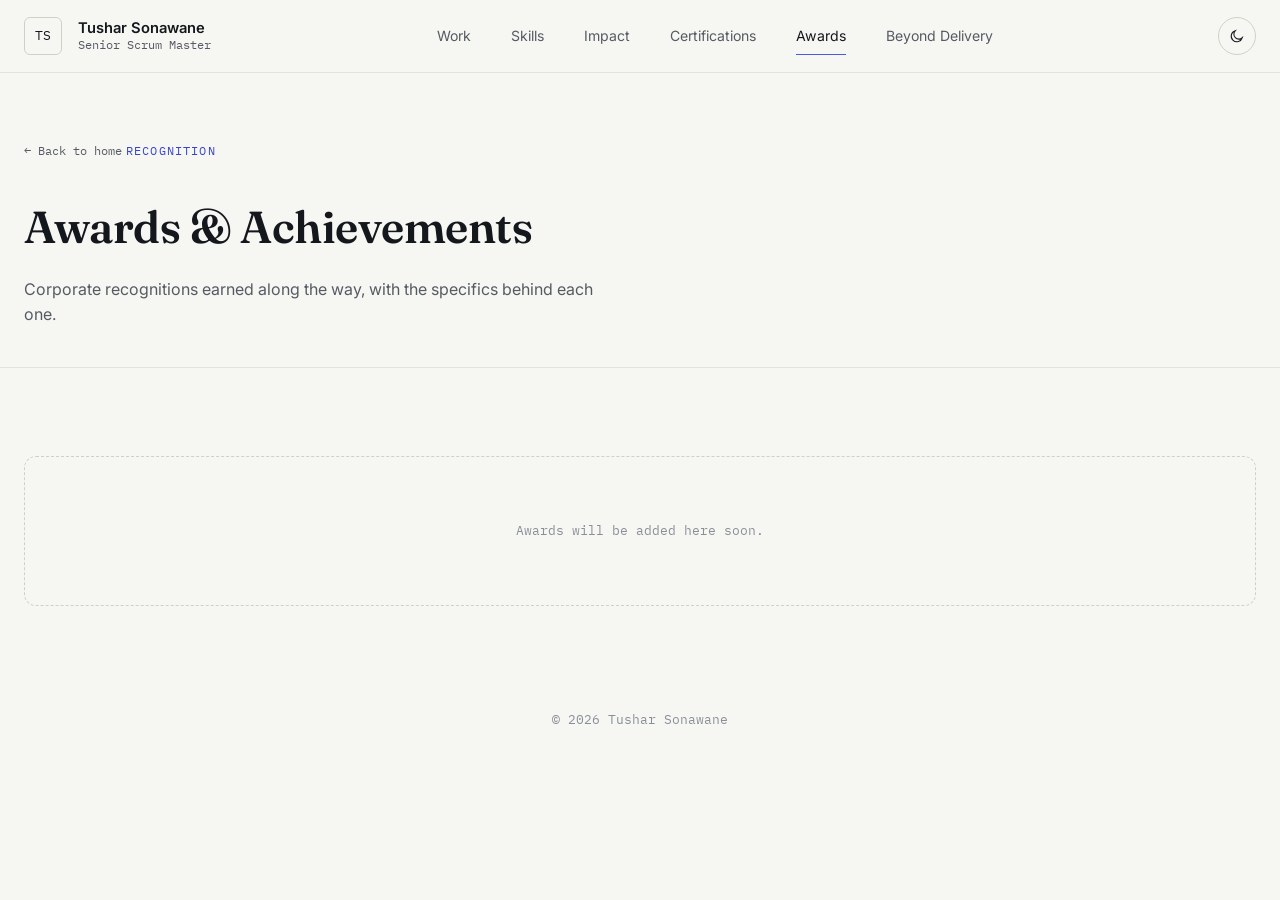
==== pages/awards.html @ 1eaf1cad "Add files via upload" ====
<!doctype html>
<html lang="en">
<head>
<meta charset="UTF-8">
<meta name="viewport" content="width=device-width, initial-scale=1.0">
<title>Awards & Achievements — Tushar Sonawane</title>
<meta name="description" content="Corporate awards and achievements earned by Tushar Sonawane, Senior Scrum Master.">
<meta property="og:title" content="Awards & Achievements — Tushar Sonawane">
<meta property="og:description" content="Corporate awards and recognitions.">
<meta property="og:type" content="article">
<meta property="og:image" content="../assets/images/og-image.jpg">
<link rel="icon" href="data:,">
<link rel="preconnect" href="https://fonts.googleapis.com">
<link rel="preconnect" href="https://fonts.gstatic.com" crossorigin>
<link href="https://fonts.googleapis.com/css2?family=Fraunces:opsz,wght@9..144,500;9..144,600&family=Inter:wght@400;500;600&family=IBM+Plex+Mono:wght@400;500&display=swap" rel="stylesheet">
<link rel="stylesheet" href="../assets/css/style.css">
</head>
<body>
<a class="skip-link" href="#main-content">Skip to main content</a>

<header class="site-nav">
  <div class="wrap">
    <a class="brand" href="../index.html">
      <span class="brand-mark">TS</span>
      <span class="brand-text"><span class="name">Tushar Sonawane</span><span class="role">Senior Scrum Master</span></span>
    </a>
    <nav class="nav-links" data-nav-links aria-label="Primary">
      <a href="../index.html#work">Work</a>
      <a href="../index.html#skills">Skills</a>
      <a href="../index.html#impact">Impact</a>
      <a href="certifications.html">Certifications</a>
      <a href="awards.html" class="active">Awards</a>
      <a href="beyond-delivery.html">Beyond Delivery</a>
    </nav>
    <div class="nav-actions">
      <button class="theme-toggle" data-theme-toggle aria-label="Toggle light and dark theme"></button>
    </div>
  </div>
</header>

<main id="main-content">
  <section class="page-hero">
    <div class="wrap">
      <a class="back-link" href="../index.html">← Back to home</a>
      <span class="eyebrow">Recognition</span>
      <h1>Awards & Achievements</h1>
      <p class="sub" style="color:var(--text-muted); max-width:60ch;">Corporate recognitions earned along the way, with the specifics behind each one.</p>
    </div>
  </section>

  <section class="page-section" style="border-bottom:none;">
    <div class="wrap">
      <div class="tile-grid" data-awards-grid></div>
      <div class="empty-state" data-awards-empty style="display:none; margin-top:var(--space-4);">Awards will be added here soon.</div>
    </div>
  </section>
</main>

<footer class="site-footer">
  <div class="wrap">
    <p class="footer-copy">© <span data-year></span> Tushar Sonawane</p>
  </div>
</footer>

<script src="../assets/js/site-data.js"></script>
<script src="../assets/js/main.js"></script>
</body>
</html>
---- assets/css/style.css ----
/* ==========================================================================
   DESIGN SYSTEM
   Display:  'Fraunces'      — editorial serif, used with restraint
   Body:     'Inter'         — clean, high-legibility sans
   Utility:  'IBM Plex Mono' — labels, stats, breadcrumb (systems/data mood)
   ========================================================================== */

:root {
  /* --- color: dark (default) --- */
  --bg: #0B0D10;
  --bg-elevated: #14171C;
  --bg-elevated-2: #1B1F25;
  --text: #ECEDEF;
  --text-muted: #9AA0AA;
  --text-faint: #666C77;
  --border: #23262C;
  --border-strong: #33373F;
  --accent: #6E7FF3;
  --accent-strong: #8B99F6;
  --accent-soft: rgba(110, 127, 243, 0.12);
  --accent-contrast: #0B0D10;
  --shadow: 0 20px 60px -20px rgba(0, 0, 0, 0.6);

  /* --- type scale --- */
  --font-display: "Fraunces", Georgia, serif;
  --font-body: "Inter", -apple-system, BlinkMacSystemFont, sans-serif;
  --font-mono: "IBM Plex Mono", ui-monospace, monospace;

  --space-1: 0.25rem;
  --space-2: 0.5rem;
  --space-3: 1rem;
  --space-4: 1.5rem;
  --space-5: 2.5rem;
  --space-6: 4rem;
  --space-7: 6rem;
  --space-8: 9rem;

  --radius-s: 6px;
  --radius-m: 12px;
  --radius-l: 20px;

  --max-width: 1360px;
  --ease: cubic-bezier(0.16, 1, 0.3, 1);
}

[data-theme="light"] {
  --bg: #F6F6F3;
  --bg-elevated: #FFFFFF;
  --bg-elevated-2: #EFEFEA;
  --text: #14171C;
  --text-muted: #565B63;
  --text-faint: #8A8F97;
  --border: #E3E3DE;
  --border-strong: #D0D0C9;
  --accent: #4A5BE0;
  --accent-strong: #3646C9;
  --accent-soft: rgba(74, 91, 224, 0.08);
  --accent-contrast: #FFFFFF;
  --shadow: 0 20px 60px -25px rgba(20, 23, 28, 0.18);
}

/* ---------- reset ---------- */
*, *::before, *::after { box-sizing: border-box; }
html { scroll-behavior: smooth; }
@media (prefers-reduced-motion: reduce) {
  html { scroll-behavior: auto; }
  *, *::before, *::after { animation-duration: 0.001ms !important; animation-iteration-count: 1 !important; transition-duration: 0.001ms !important; scroll-behavior: auto !important; }
}
body {
  margin: 0;
  background: var(--bg);
  color: var(--text);
  font-family: var(--font-body);
  font-size: 16px;
  line-height: 1.55;
  -webkit-font-smoothing: antialiased;
  transition: background 0.3s var(--ease), color 0.3s var(--ease);
}
img { max-width: 100%; display: block; }
a { color: inherit; text-decoration: none; }
ul { list-style: none; margin: 0; padding: 0; }
h1, h2, h3, h4 { margin: 0; font-family: var(--font-display); font-weight: 600; letter-spacing: -0.01em; }
p { margin: 0; }
button { font-family: inherit; cursor: pointer; }
:focus-visible { outline: 2px solid var(--accent); outline-offset: 3px; border-radius: 4px; }

.wrap { max-width: var(--max-width); margin: 0 auto; padding: 0 var(--space-4); }
@media (min-width: 1600px) {
  .wrap { max-width: 1560px; padding: 0 var(--space-5); }
}
@media (min-width: 1920px) {
  .wrap { max-width: 1760px; }
}
.skip-link {
  position: absolute; left: -9999px; top: 0; background: var(--accent); color: var(--accent-contrast);
  padding: var(--space-2) var(--space-3); z-index: 200; border-radius: var(--radius-s);
}
.skip-link:focus { left: var(--space-3); top: var(--space-3); }

/* ---------- eyebrow / breadcrumb (signature device) ---------- */
.breadcrumb-flow {
  display: flex; align-items: center; gap: var(--space-2);
  font-family: var(--font-mono); font-size: 0.72rem; letter-spacing: 0.08em; text-transform: uppercase;
  color: var(--text-muted); flex-wrap: wrap;
}
.breadcrumb-flow .node { color: var(--text); }
.breadcrumb-flow .sep { color: var(--accent); opacity: 0.8; }

.eyebrow {
  font-family: var(--font-mono); font-size: 0.72rem; letter-spacing: 0.1em; text-transform: uppercase;
  color: var(--accent-strong); margin-bottom: var(--space-3); display: inline-block;
}

/* ---------- nav ---------- */
.site-nav {
  position: sticky; top: 0; z-index: 100;
  background: color-mix(in srgb, var(--bg) 88%, transparent);
  backdrop-filter: blur(10px);
  border-bottom: 1px solid var(--border);
}
.site-nav .wrap { display: flex; align-items: center; justify-content: space-between; height: 72px; }
.brand { display: flex; align-items: center; gap: var(--space-3); }
.brand-mark {
  width: 38px; height: 38px; border-radius: var(--radius-s); border: 1px solid var(--border-strong);
  display: flex; align-items: center; justify-content: center;
  font-family: var(--font-mono); font-size: 0.8rem; letter-spacing: 0.02em; color: var(--text);
}
.brand-text { display: flex; flex-direction: column; line-height: 1.2; }
.brand-text .name { font-size: 0.92rem; font-weight: 600; }
.brand-text .role { font-size: 0.72rem; color: var(--text-muted); font-family: var(--font-mono); }

.nav-links { display: flex; align-items: center; gap: var(--space-5); }
.nav-links a {
  font-size: 0.88rem; color: var(--text-muted); position: relative; padding: var(--space-1) 0;
  transition: color 0.2s var(--ease);
}
.nav-links a:hover, .nav-links a.active { color: var(--text); }
.nav-links a.active::after {
  content: ""; position: absolute; left: 0; right: 0; bottom: -4px; height: 1px; background: var(--accent);
}
.nav-actions { display: flex; align-items: center; gap: var(--space-3); }
.theme-toggle {
  width: 38px; height: 38px; border-radius: 50%; border: 1px solid var(--border-strong);
  background: transparent; color: var(--text); display: flex; align-items: center; justify-content: center;
  transition: border-color 0.2s var(--ease), transform 0.2s var(--ease);
}
.theme-toggle:hover { border-color: var(--accent); transform: translateY(-1px); }
.theme-toggle svg { width: 16px; height: 16px; }

/* ---------- buttons ---------- */
.btn {
  display: inline-flex; align-items: center; gap: var(--space-2);
  padding: 0.85rem 1.4rem; border-radius: var(--radius-s);
  font-size: 0.9rem; font-weight: 500; border: 1px solid transparent;
  transition: transform 0.2s var(--ease), border-color 0.2s var(--ease), background 0.2s var(--ease);
}
.btn-primary { background: var(--accent); color: #fff; }
.btn-primary:hover { transform: translateY(-2px); background: var(--accent-strong); }
.btn-secondary { border-color: var(--border-strong); color: var(--text); }
.btn-secondary:hover { transform: translateY(-2px); border-color: var(--accent); }
.btn-ghost { color: var(--accent-strong); }
.btn-ghost:hover { text-decoration: underline; text-underline-offset: 4px; }

/* ---------- hero ---------- */
.hero { padding: var(--space-7) 0 var(--space-6); border-bottom: 1px solid var(--border); }
.hero .wrap { display: grid; grid-template-columns: 1.4fr 0.6fr; gap: var(--space-7); align-items: center; }
.hero h1 {
  font-size: clamp(2.1rem, 4.4vw, 3.4rem); line-height: 1.08; margin: var(--space-3) 0 var(--space-4);
}
.hero .sub { font-size: 1.08rem; color: var(--text-muted); max-width: 46ch; margin-bottom: var(--space-5); }
.hero-ctas { display: flex; gap: var(--space-3); flex-wrap: wrap; margin-bottom: var(--space-6); }
.stat-row { display: grid; grid-template-columns: repeat(4, 1fr); gap: var(--space-4); border-top: 1px solid var(--border); padding-top: var(--space-4); }
.stat-row .stat-value { font-family: var(--font-display); font-size: 1.7rem; color: var(--text); }
.stat-row .stat-label { font-size: 0.78rem; color: var(--text-muted); margin-top: var(--space-1); }

.hero-photo { position: relative; max-width: 380px; justify-self: end; }
.photo-frame {
  border: 1px solid var(--border-strong); border-radius: var(--radius-m); overflow: hidden; background: var(--bg-elevated);
  /* Tune crop here: taller ratio + higher focus point = tighter, more portrait-like framing */
  aspect-ratio: 3 / 4;
}
.photo-frame img {
  width: 100%; height: 100%; object-fit: cover; object-position: center 18%;
  filter: grayscale(0.15) contrast(1.03);
}
.photo-plaque {
  margin-top: var(--space-3); padding-top: var(--space-3); border-top: 1px solid var(--border);
  font-family: var(--font-mono); font-size: 0.72rem; color: var(--text-faint); letter-spacing: 0.03em;
}

/* ---------- certification band (full-width, sits below the hero row) ---------- */
.hero-cert-band { border-top: 1px solid var(--border); margin-top: var(--space-6); padding: var(--space-5) 0; }
.hero-cert-band .wrap { display: flex; align-items: center; gap: var(--space-5); flex-wrap: wrap; }
.hero-cert-band-label {
  font-family: var(--font-mono); font-size: 0.72rem; letter-spacing: 0.08em; text-transform: uppercase;
  color: var(--accent); flex-shrink: 0;
}
.cert-badge-row { display: flex; gap: var(--space-3); flex-wrap: wrap; flex: 1 1 auto; }
.cert-badge {
  display: flex; align-items: center; gap: var(--space-3); padding: 0.85rem 1.2rem;
  border: 1px solid var(--border); border-radius: var(--radius-m); background: var(--bg-elevated);
  transition: border-color 0.2s var(--ease), transform 0.2s var(--ease); flex: 1 1 220px; min-width: 0;
}
.cert-badge:hover { border-color: var(--accent); transform: translateY(-2px); }
.cert-badge img { width: 34px; height: 34px; flex-shrink: 0; }
.cert-badge-text { display: flex; flex-direction: column; line-height: 1.3; min-width: 0; }
.cert-badge-name { font-size: 0.95rem; font-weight: 600; color: var(--text); white-space: nowrap; }
.cert-badge-org { font-family: var(--font-mono); font-size: 0.72rem; color: var(--text-muted); }

/* ---------- hero contact icons (LinkedIn / Mail / WhatsApp) ---------- */
.hero-contact-row { display: flex; gap: var(--space-3); margin-top: var(--space-4); flex-wrap: wrap; }
.hero-contact-icon {
  display: flex; align-items: center; gap: var(--space-2); padding: 0.65rem 1rem;
  border: 1px solid var(--border); border-radius: var(--radius-s); background: var(--bg-elevated);
  transition: border-color 0.2s var(--ease), transform 0.2s var(--ease), color 0.2s var(--ease);
  color: var(--text-muted); flex: 1 1 auto;
}
.hero-contact-icon:hover { border-color: var(--accent); color: var(--text); transform: translateY(-2px); }
.hero-contact-icon svg { width: 18px; height: 18px; flex-shrink: 0; }
.hero-contact-icon span { font-size: 0.84rem; font-weight: 500; white-space: nowrap; }

/* ---------- section shell ---------- */
.section { padding: var(--space-7) 0; border-bottom: 1px solid var(--border); }
.section-head { display: flex; justify-content: space-between; align-items: flex-end; gap: var(--space-4); margin-bottom: var(--space-5); flex-wrap: wrap; }
.section-head h2 { font-size: clamp(1.6rem, 2.6vw, 2.1rem); }

/* ---------- project grid ---------- */
.project-grid { display: grid; grid-template-columns: repeat(3, 1fr); gap: var(--space-4); }
.project-card {
  background: var(--bg-elevated); border: 1px solid var(--border); border-radius: var(--radius-m);
  overflow: hidden; display: flex; flex-direction: column; transition: transform 0.3s var(--ease), border-color 0.3s var(--ease);
}
.project-card:hover { transform: translateY(-4px); border-color: var(--border-strong); }
.project-thumb { aspect-ratio: 16/10; background: var(--bg-elevated-2); border-bottom: 1px solid var(--border); }
.project-thumb img { width: 100%; height: 100%; object-fit: cover; }
.project-body { padding: var(--space-4); display: flex; flex-direction: column; gap: var(--space-2); flex: 1; }
.project-category { font-family: var(--font-mono); font-size: 0.68rem; letter-spacing: 0.08em; text-transform: uppercase; color: var(--accent-strong); }
.project-card h3 { font-size: 1.15rem; }
.project-card p { color: var(--text-muted); font-size: 0.9rem; flex: 1; }
.project-tag { font-family: var(--font-mono); font-size: 0.72rem; color: var(--text-faint); padding-top: var(--space-2); border-top: 1px solid var(--border); }
.project-link-row { display: flex; align-items: center; justify-content: space-between; margin-top: var(--space-2); }

/* ---------- skills strip ---------- */
.skill-strip { display: flex; flex-wrap: wrap; gap: var(--space-3); }
.skill-tag {
  font-family: var(--font-mono); font-size: 0.82rem; padding: 0.65rem 1rem; border: 1px solid var(--border-strong);
  border-radius: 999px; color: var(--text-muted); transition: color 0.2s, border-color 0.2s;
}
.skill-tag:hover { color: var(--text); border-color: var(--accent); }

/* ---------- impact ---------- */
.impact-grid { display: grid; grid-template-columns: repeat(3, 1fr); gap: var(--space-4); }
.impact-card { border: 1px solid var(--border); border-radius: var(--radius-m); padding: var(--space-5); background: var(--bg-elevated); }
.impact-value { font-family: var(--font-display); font-size: 2.1rem; white-space: pre-line; line-height: 1.15; }
.impact-label { margin-top: var(--space-2); font-weight: 600; font-size: 0.98rem; }
.impact-detail { margin-top: var(--space-2); color: var(--text-muted); font-size: 0.88rem; }

/* ---------- testimonials ---------- */
.testimonial-wrap { position: relative; max-width: 760px; }
.testimonial-track { overflow: hidden; }
.testimonial-slides { display: flex; transition: transform 0.5s var(--ease); }
.testimonial-slide { min-width: 100%; padding: var(--space-5); border: 1px solid var(--border); border-radius: var(--radius-m); background: var(--bg-elevated); }
.testimonial-slide blockquote { margin: 0; font-family: var(--font-display); font-size: 1.3rem; line-height: 1.4; }
.testimonial-meta { margin-top: var(--space-4); font-size: 0.85rem; color: var(--text-muted); }
.testimonial-meta strong { color: var(--text); font-weight: 600; }
.testimonial-controls { display: flex; gap: var(--space-2); margin-top: var(--space-4); }
.testimonial-controls button {
  width: 36px; height: 36px; border-radius: 50%; border: 1px solid var(--border-strong); background: transparent; color: var(--text);
}
.testimonial-controls button:hover { border-color: var(--accent); }
.placeholder-note { margin-top: var(--space-3); font-family: var(--font-mono); font-size: 0.72rem; color: var(--text-faint); }

/* ---------- about ---------- */
.about-grid { display: grid; grid-template-columns: 1.1fr 0.9fr; gap: var(--space-7); }
.about-grid p { color: var(--text-muted); margin-bottom: var(--space-3); }
.cert-list, .trajectory-list { margin-top: var(--space-4); display: flex; flex-direction: column; gap: var(--space-3); }
.cert-item, .trajectory-item { border-left: 2px solid var(--border-strong); padding-left: var(--space-3); }
.cert-item .cert-name { font-weight: 600; font-size: 0.95rem; }
.cert-item .cert-org, .trajectory-item .traj-org { font-size: 0.82rem; color: var(--text-muted); }
.trajectory-item .traj-period { font-family: var(--font-mono); font-size: 0.72rem; color: var(--accent-strong); text-transform: uppercase; letter-spacing: 0.06em; }
.trajectory-item .traj-title { font-weight: 600; margin: var(--space-1) 0 var(--space-1); }

/* ---------- contact ---------- */
.contact-panel {
  display: grid; grid-template-columns: 1fr 1fr; gap: var(--space-6);
  border: 1px solid var(--border); border-radius: var(--radius-l); padding: var(--space-6); background: var(--bg-elevated);
}
.contact-panel h2 { font-size: clamp(1.6rem, 2.6vw, 2.2rem); margin-bottom: var(--space-3); }
.contact-links { display: flex; flex-direction: column; gap: var(--space-3); }
.contact-links a { display: flex; align-items: center; gap: var(--space-2); font-size: 0.95rem; color: var(--text-muted); transition: color 0.2s; }
.contact-links a:hover { color: var(--accent-strong); }
.contact-ctas { display: flex; gap: var(--space-3); flex-wrap: wrap; align-items: flex-start; }

/* ---------- footer ---------- */
.site-footer { padding: var(--space-5) 0; }
.site-footer .wrap { display: flex; justify-content: center; align-items: center; }
.footer-copy { font-size: 0.8rem; color: var(--text-faint); font-family: var(--font-mono); }

/* ---------- reveal-on-scroll ---------- */
.reveal { opacity: 0; transform: translateY(18px); transition: opacity 0.6s var(--ease), transform 0.6s var(--ease); }
.reveal.is-visible { opacity: 1; transform: none; }

/* ---------- project detail page ---------- */
.case-hero { padding: var(--space-6) 0 var(--space-5); border-bottom: 1px solid var(--border); }
.case-hero .back-link, .page-hero .back-link { font-family: var(--font-mono); font-size: 0.78rem; color: var(--text-muted); }
.case-hero .back-link:hover, .page-hero .back-link:hover { color: var(--accent-strong); }
.case-hero h1 { font-size: clamp(1.9rem, 4vw, 2.8rem); margin: var(--space-3) 0 var(--space-3); }
.case-meta { display: flex; gap: var(--space-5); flex-wrap: wrap; margin-top: var(--space-4); }
.case-meta div { font-size: 0.82rem; }
.case-meta .meta-label { font-family: var(--font-mono); text-transform: uppercase; letter-spacing: 0.06em; color: var(--text-faint); margin-bottom: var(--space-1); }
.case-flow { display: grid; grid-template-columns: repeat(4, 1fr); gap: var(--space-4); padding: var(--space-6) 0; }
.case-flow-step { border-top: 2px solid var(--border-strong); padding-top: var(--space-3); }
.case-flow-step.is-current { border-color: var(--accent); }
.case-flow-step .step-label { font-family: var(--font-mono); font-size: 0.7rem; text-transform: uppercase; letter-spacing: 0.08em; color: var(--text-faint); }
.case-body { max-width: 72ch; padding-bottom: var(--space-6); }
.case-body h2 { font-size: 1.4rem; margin: var(--space-6) 0 var(--space-3); }
.case-body p { color: var(--text-muted); margin-bottom: var(--space-3); }
.case-body ul { margin: var(--space-3) 0; display: flex; flex-direction: column; gap: var(--space-2); }
.case-body li { color: var(--text-muted); padding-left: var(--space-4); position: relative; }
.case-body li::before { content: "—"; position: absolute; left: 0; color: var(--accent); }

/* ---------- content pages: certifications / awards / beyond delivery ---------- */
.page-hero { padding: var(--space-6) 0 var(--space-5); border-bottom: 1px solid var(--border); }
.page-hero h1 { font-size: clamp(1.9rem, 4vw, 2.8rem); margin: var(--space-3) 0 var(--space-3); }
.page-section { padding: var(--space-6) 0; border-bottom: 1px solid var(--border); }
.page-section:last-of-type { border-bottom: none; }
.page-section-label { font-size: 1.3rem; margin-bottom: var(--space-4); }

.cert-row-list { display: flex; flex-direction: column; gap: var(--space-3); }
.cert-row {
  display: flex; gap: var(--space-4); align-items: center; padding: var(--space-4);
  border: 1px solid var(--border); border-radius: var(--radius-m); background: var(--bg-elevated);
  transition: border-color 0.2s var(--ease);
}
.cert-row:hover { border-color: var(--border-strong); }
.cert-row img { width: 64px; height: 64px; border-radius: var(--radius-s); flex-shrink: 0; object-fit: contain; background: var(--bg-elevated-2); }
.cert-row-name { font-weight: 600; font-size: 1rem; }
.cert-row-issuer { font-family: var(--font-mono); font-size: 0.74rem; color: var(--accent-strong); text-transform: uppercase; letter-spacing: 0.05em; margin-top: var(--space-1); }
.cert-row-brief { color: var(--text-muted); font-size: 0.88rem; margin-top: var(--space-2); }

.tile-grid { display: grid; grid-template-columns: repeat(3, 1fr); gap: var(--space-4); }
.tile-card {
  border: 1px solid var(--border); border-radius: var(--radius-m); background: var(--bg-elevated);
  overflow: hidden; transition: transform 0.3s var(--ease), border-color 0.3s var(--ease);
}
.tile-card:hover { transform: translateY(-4px); border-color: var(--border-strong); }
.tile-card img { width: 100%; aspect-ratio: 4/3; object-fit: cover; border-bottom: 1px solid var(--border); }
.tile-card-body { padding: var(--space-4); }
.tile-card-body h3 { font-size: 1.05rem; }
.tile-card-meta { font-family: var(--font-mono); font-size: 0.72rem; color: var(--accent-strong); text-transform: uppercase; letter-spacing: 0.05em; margin: var(--space-1) 0 var(--space-2); }
.tile-card-body p { color: var(--text-muted); font-size: 0.88rem; }

.empty-state {
  border: 1px dashed var(--border-strong); border-radius: var(--radius-m); padding: var(--space-6);
  text-align: center; color: var(--text-faint); font-family: var(--font-mono); font-size: 0.82rem;
}
@media (max-width: 1080px) {
  .impact-grid { grid-template-columns: repeat(2, 1fr); }
}
@media (max-width: 920px) {
  .hero { padding: var(--space-6) 0 var(--space-5); }
  .hero .wrap { grid-template-columns: 1fr; gap: var(--space-5); }
  .hero-photo { max-width: 380px; margin: 0 auto; width: 100%; }
  .stat-row { grid-template-columns: repeat(2, 1fr); }
  .project-grid { grid-template-columns: repeat(2, 1fr); }
  .impact-grid { grid-template-columns: 1fr; }
  .about-grid { grid-template-columns: 1fr; gap: var(--space-5); }
  .contact-panel { grid-template-columns: 1fr; padding: var(--space-5); }
  .case-flow { grid-template-columns: repeat(2, 1fr); }
}
@media (max-width: 920px) {
  .tile-grid { grid-template-columns: repeat(2, 1fr); }
}
@media (max-width: 680px) {
  .tile-grid { grid-template-columns: 1fr; }
  .cert-row { flex-direction: column; align-items: flex-start; text-align: left; }
  .cert-row img { width: 56px; height: 56px; }
  .site-nav .wrap {
    height: auto; flex-wrap: wrap; row-gap: var(--space-3); padding: var(--space-3) var(--space-4);
  }
  .nav-links {
    order: 3; flex-basis: 100%; overflow-x: auto; -webkit-overflow-scrolling: touch;
    flex-wrap: nowrap; gap: var(--space-4); padding-bottom: var(--space-1); scrollbar-width: none;
  }
  .nav-links::-webkit-scrollbar { display: none; }
  .nav-links a { white-space: nowrap; }
  .brand-text .role { display: none; }
  .project-grid { grid-template-columns: 1fr; }
  .stat-row { grid-template-columns: repeat(2, 1fr); gap: var(--space-3); }
  .case-flow { grid-template-columns: 1fr; }
  .hero-photo { max-width: 100%; }
  .hero-contact-row { gap: var(--space-2); }
  .hero-cert-band .wrap { flex-direction: column; align-items: flex-start; gap: var(--space-3); }
  .cert-badge { flex: 1 1 100%; }
  .contact-links a { font-size: 0.88rem; }
}
@media (max-width: 420px) {
  .hero h1 { font-size: clamp(1.7rem, 8vw, 2.1rem); }
  .stat-row { grid-template-columns: 1fr 1fr; }
  .hero-contact-icon { flex: 1 1 100%; }
  .impact-card, .contact-panel { padding: var(--space-4); }
  .btn { padding: 0.75rem 1.1rem; font-size: 0.9rem; }
}
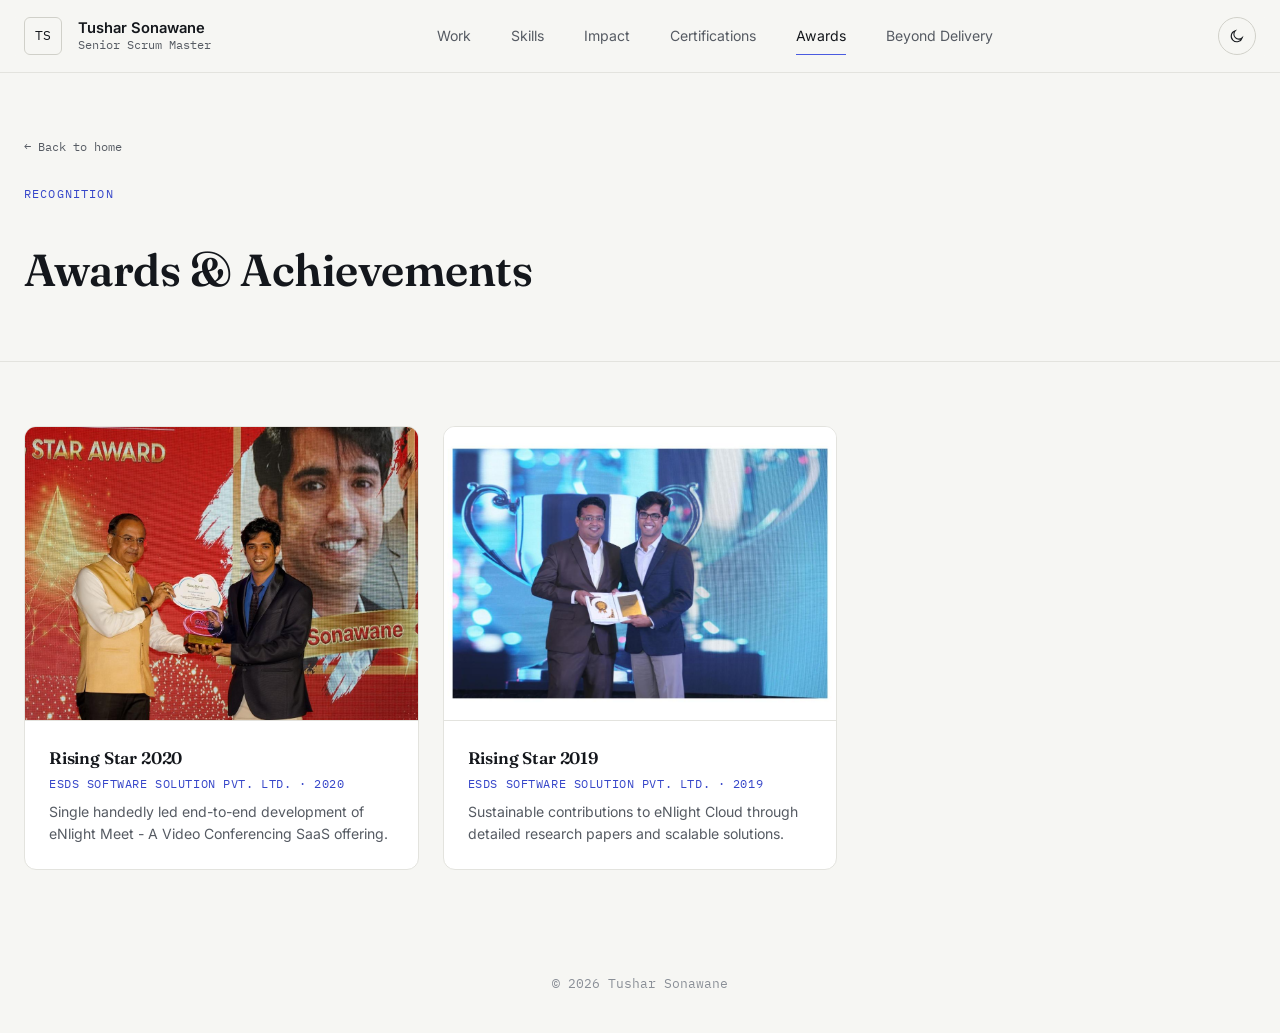
==== commit 59c85eb1: "Update awards.html" ====
--- a/pages/awards.html
+++ b/pages/awards.html
@@ -44,7 +44,7 @@
       <a class="back-link" href="../index.html">← Back to home</a>
       <span class="eyebrow">Recognition</span>
       <h1>Awards & Achievements</h1>
-      <p class="sub" style="color:var(--text-muted); max-width:60ch;">Corporate recognitions earned along the way, with the specifics behind each one.</p>
+      <!--<p class="sub" style="color:var(--text-muted); max-width:60ch;">Corporate recognitions earned along the way, with the specifics behind each one.</p>-->
     </div>
   </section>
 
--- a/assets/css/style.css
+++ b/assets/css/style.css
@@ -162,7 +162,22 @@
 .btn-ghost:hover { text-decoration: underline; text-underline-offset: 4px; }
 
 /* ---------- hero ---------- */
-.hero { padding: var(--space-7) 0 var(--space-6); border-bottom: 1px solid var(--border); }
+.hero { padding: var(--space-5) 0 var(--space-6); border-bottom: 1px solid var(--border); position: relative; }
+.hero-scroll-hint {
+  position: absolute; left: 50%; bottom: var(--space-3); transform: translateX(-50%);
+  display: flex; flex-direction: column; align-items: center; gap: var(--space-1);
+  color: var(--text-faint); font-family: var(--font-mono); font-size: 0.66rem; letter-spacing: 0.1em; text-transform: uppercase;
+  transition: color 0.2s var(--ease);
+}
+.hero-scroll-hint:hover { color: var(--accent-strong); }
+.hero-scroll-hint svg { width: 15px; height: 15px; animation: hero-scroll-bounce 2s var(--ease) infinite; }
+@keyframes hero-scroll-bounce {
+  0%, 100% { transform: translateY(0); opacity: 0.6; }
+  50% { transform: translateY(5px); opacity: 1; }
+}
+@media (max-width: 920px) {
+  .hero-scroll-hint { display: none; }
+}
 .hero .wrap { display: grid; grid-template-columns: 1.4fr 0.6fr; gap: var(--space-7); align-items: center; }
 .hero h1 {
   font-size: clamp(2.1rem, 4.4vw, 3.4rem); line-height: 1.08; margin: var(--space-3) 0 var(--space-4);
@@ -188,36 +203,17 @@
   font-family: var(--font-mono); font-size: 0.72rem; color: var(--text-faint); letter-spacing: 0.03em;
 }
 
-/* ---------- certification band (full-width, sits below the hero row) ---------- */
-.hero-cert-band { border-top: 1px solid var(--border); margin-top: var(--space-6); padding: var(--space-5) 0; }
-.hero-cert-band .wrap { display: flex; align-items: center; gap: var(--space-5); flex-wrap: wrap; }
-.hero-cert-band-label {
-  font-family: var(--font-mono); font-size: 0.72rem; letter-spacing: 0.08em; text-transform: uppercase;
-  color: var(--accent); flex-shrink: 0;
-}
-.cert-badge-row { display: flex; gap: var(--space-3); flex-wrap: wrap; flex: 1 1 auto; }
-.cert-badge {
-  display: flex; align-items: center; gap: var(--space-3); padding: 0.85rem 1.2rem;
-  border: 1px solid var(--border); border-radius: var(--radius-m); background: var(--bg-elevated);
-  transition: border-color 0.2s var(--ease), transform 0.2s var(--ease); flex: 1 1 220px; min-width: 0;
-}
-.cert-badge:hover { border-color: var(--accent); transform: translateY(-2px); }
-.cert-badge img { width: 34px; height: 34px; flex-shrink: 0; }
-.cert-badge-text { display: flex; flex-direction: column; line-height: 1.3; min-width: 0; }
-.cert-badge-name { font-size: 0.95rem; font-weight: 600; color: var(--text); white-space: nowrap; }
-.cert-badge-org { font-family: var(--font-mono); font-size: 0.72rem; color: var(--text-muted); }
-
 /* ---------- hero contact icons (LinkedIn / Mail / WhatsApp) ---------- */
-.hero-contact-row { display: flex; gap: var(--space-3); margin-top: var(--space-4); flex-wrap: wrap; }
+.hero-contact-row { display: flex; gap: var(--space-2); margin-top: var(--space-4); flex-wrap: wrap; }
 .hero-contact-icon {
-  display: flex; align-items: center; gap: var(--space-2); padding: 0.65rem 1rem;
-  border: 1px solid var(--border); border-radius: var(--radius-s); background: var(--bg-elevated);
-  transition: border-color 0.2s var(--ease), transform 0.2s var(--ease), color 0.2s var(--ease);
-  color: var(--text-muted); flex: 1 1 auto;
-}
-.hero-contact-icon:hover { border-color: var(--accent); color: var(--text); transform: translateY(-2px); }
-.hero-contact-icon svg { width: 18px; height: 18px; flex-shrink: 0; }
-.hero-contact-icon span { font-size: 0.84rem; font-weight: 500; white-space: nowrap; }
+  display: inline-flex; align-items: center; gap: var(--space-2); padding: 0.55rem 0.95rem;
+  border: 1px solid var(--border); border-radius: var(--radius-s); background: transparent;
+  color: var(--text-muted); flex: 0 0 auto;
+  transition: background 0.25s var(--ease), border-color 0.25s var(--ease), color 0.25s var(--ease);
+}
+.hero-contact-icon:hover { background: var(--bg-elevated); border-color: var(--accent); color: var(--text); }
+.hero-contact-icon svg { width: 16px; height: 16px; flex-shrink: 0; }
+.hero-contact-icon span { font-size: 0.8rem; font-weight: 500; white-space: nowrap; }
 
 /* ---------- section shell ---------- */
 .section { padding: var(--space-7) 0; border-bottom: 1px solid var(--border); }
@@ -302,7 +298,7 @@
 
 /* ---------- project detail page ---------- */
 .case-hero { padding: var(--space-6) 0 var(--space-5); border-bottom: 1px solid var(--border); }
-.case-hero .back-link, .page-hero .back-link { font-family: var(--font-mono); font-size: 0.78rem; color: var(--text-muted); }
+.case-hero .back-link, .page-hero .back-link { display: block; font-family: var(--font-mono); font-size: 0.78rem; color: var(--text-muted); margin-bottom: var(--space-4); }
 .case-hero .back-link:hover, .page-hero .back-link:hover { color: var(--accent-strong); }
 .case-hero h1 { font-size: clamp(1.9rem, 4vw, 2.8rem); margin: var(--space-3) 0 var(--space-3); }
 .case-meta { display: flex; gap: var(--space-5); flex-wrap: wrap; margin-top: var(--space-4); }
@@ -327,6 +323,9 @@
 .page-section-label { font-size: 1.3rem; margin-bottom: var(--space-4); }
 
 .cert-row-list { display: flex; flex-direction: column; gap: var(--space-3); }
+.cert-columns { display: grid; grid-template-columns: 1fr 1fr; gap: var(--space-6); }
+.cert-column { border-left: 1px solid var(--border); padding-left: var(--space-5); }
+.cert-column:first-child { border-left: none; padding-left: 0; }
 .cert-row {
   display: flex; gap: var(--space-4); align-items: center; padding: var(--space-4);
   border: 1px solid var(--border); border-radius: var(--radius-m); background: var(--bg-elevated);
@@ -370,6 +369,8 @@
 }
 @media (max-width: 920px) {
   .tile-grid { grid-template-columns: repeat(2, 1fr); }
+  .cert-columns { grid-template-columns: 1fr; gap: var(--space-5); }
+  .cert-column { border-left: none; padding-left: 0; }
 }
 @media (max-width: 680px) {
   .tile-grid { grid-template-columns: 1fr; }
@@ -390,14 +391,12 @@
   .case-flow { grid-template-columns: 1fr; }
   .hero-photo { max-width: 100%; }
   .hero-contact-row { gap: var(--space-2); }
-  .hero-cert-band .wrap { flex-direction: column; align-items: flex-start; gap: var(--space-3); }
   .cert-badge { flex: 1 1 100%; }
   .contact-links a { font-size: 0.88rem; }
 }
 @media (max-width: 420px) {
   .hero h1 { font-size: clamp(1.7rem, 8vw, 2.1rem); }
   .stat-row { grid-template-columns: 1fr 1fr; }
-  .hero-contact-icon { flex: 1 1 100%; }
   .impact-card, .contact-panel { padding: var(--space-4); }
   .btn { padding: 0.75rem 1.1rem; font-size: 0.9rem; }
 }
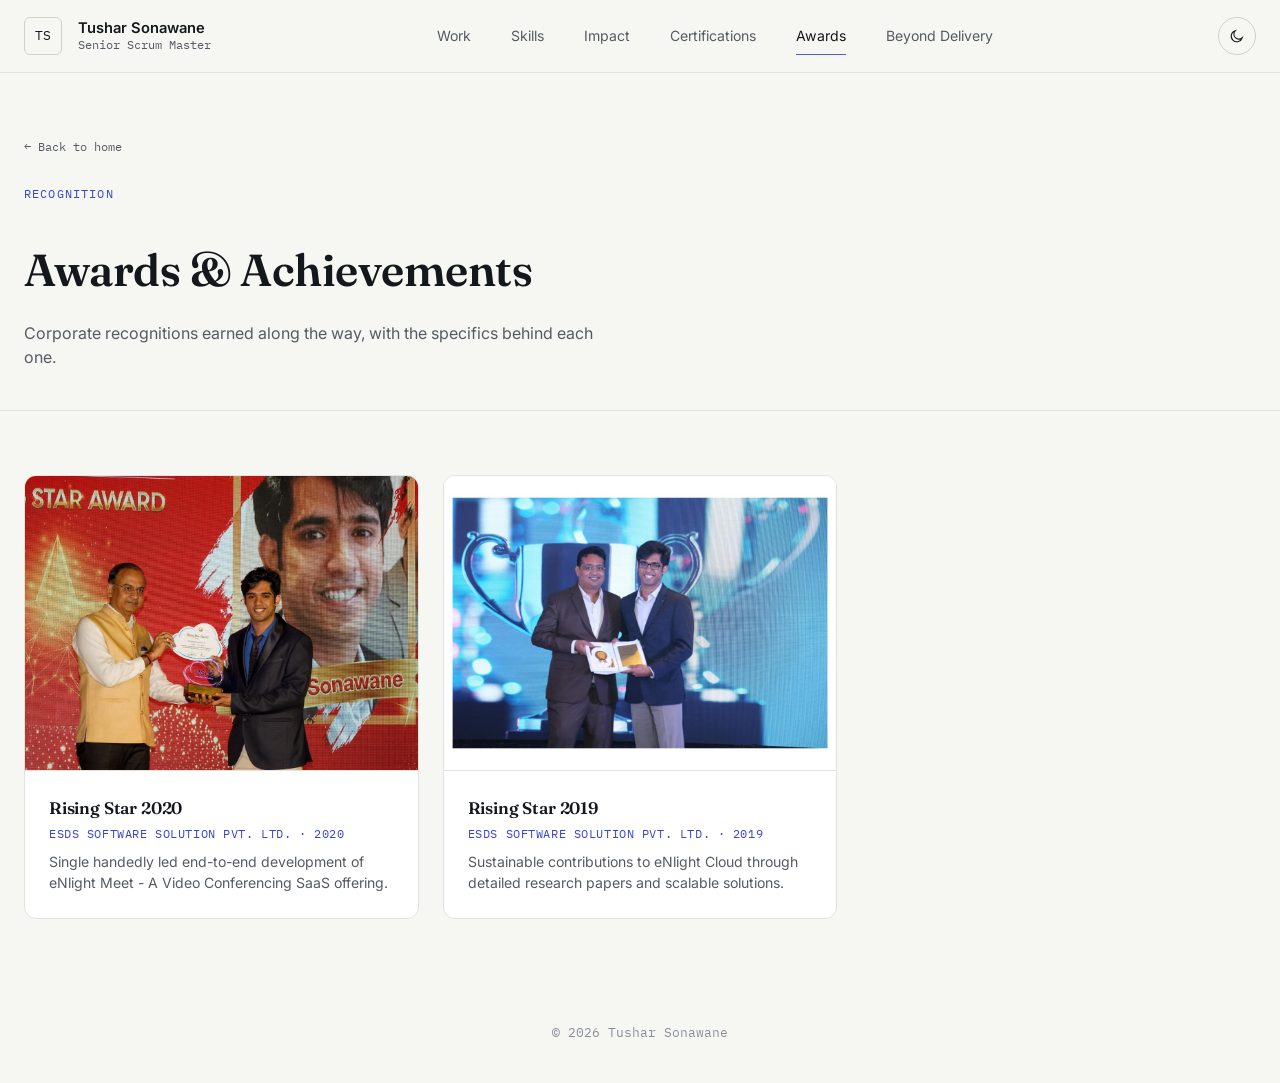
==== commit 5684d422: "Update awards.html" ====
--- a/pages/awards.html
+++ b/pages/awards.html
@@ -44,7 +44,7 @@
       <a class="back-link" href="../index.html">← Back to home</a>
       <span class="eyebrow">Recognition</span>
       <h1>Awards & Achievements</h1>
-      <!--<p class="sub" style="color:var(--text-muted); max-width:60ch;">Corporate recognitions earned along the way, with the specifics behind each one.</p>-->
+      <p class="sub" style="color:var(--text-muted); max-width:60ch;">Corporate recognitions earned along the way, with the specifics behind each one.</p>
     </div>
   </section>
 
